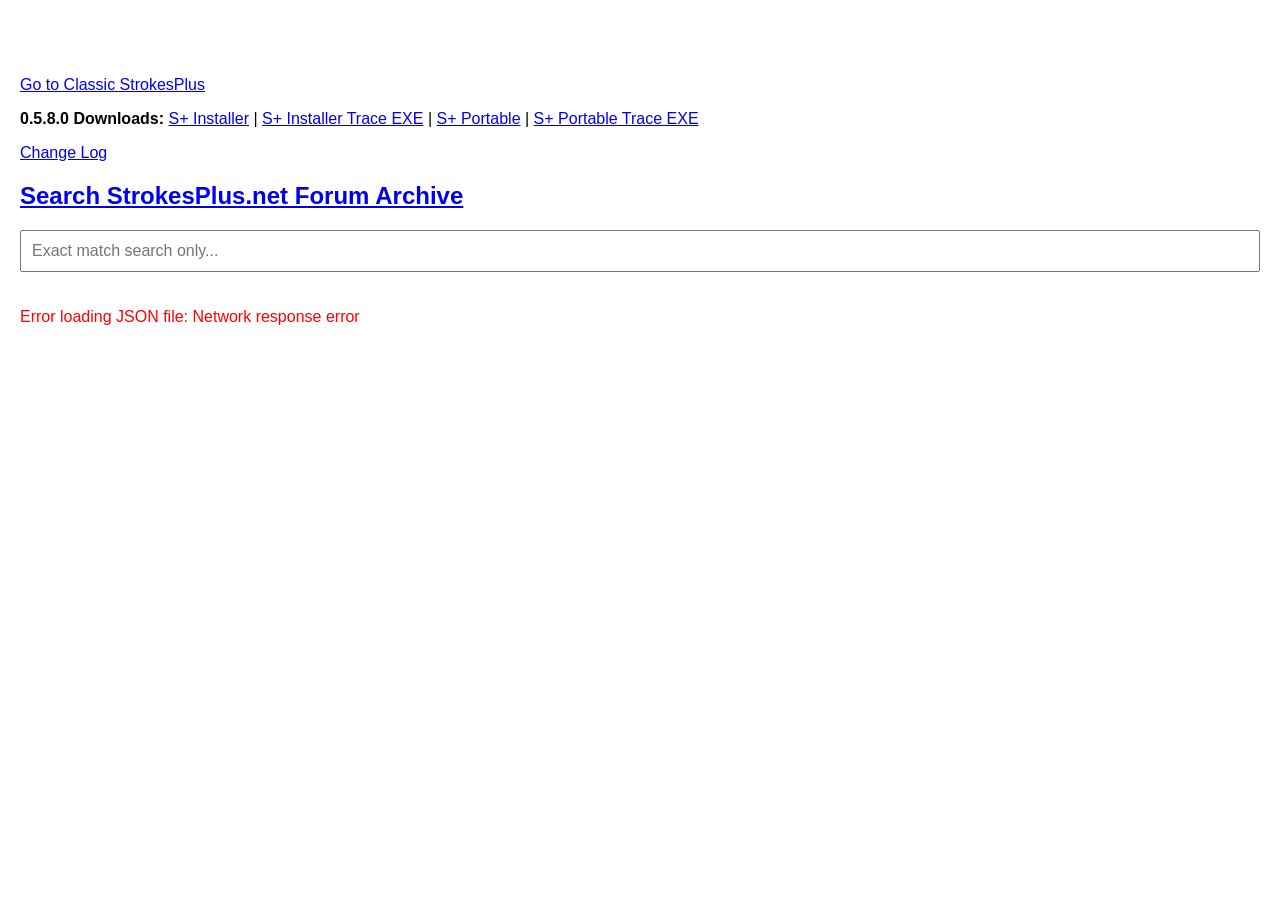
==== index.html @ a6389094 "Add files via upload" ====
<!DOCTYPE html>
<html lang="en">
<head>
    <meta charset="UTF-8">
    <meta name="viewport" content="width=device-width, initial-scale=1.0">
    <title>StrokesPlus.net - Forum Archive Search</title>
    <style>
        body { font-family: Arial, sans-serif; /*max-width: 600px;*/ margin: 40px auto; padding: 20px; }
        input { width: 100%; padding: 10px; margin-bottom: 20px; font-size: 16px; box-sizing: border-box; }
        .item { padding: 15px; border: 1px solid #ddd; margin-bottom: 10px; border-radius: 5px; background: #f9f9f9; }
        .item h3 { margin: 0 0 5px 0; color: #333; }
        .item p { margin: 0; color: #666; }
        .no-results { color: #999; font-style: italic; }
		::highlight(search-results) {
			  background-color: yellow;
			  color: black;
			}
		  #waitOverlay {
			position: fixed;
			top: 0; left: 0; width: 100vw; height: 100vh;
			background: rgba(255, 255, 255, 0.5); /* Semi-transparent background */
			z-index: 999999; /* Ensure it's on top of all elements */
			cursor: wait !important;
			display: flex;
			align-items: center;
			justify-content: center;
			opacity: 0;
			visibility: hidden;
			transition: opacity 0.2s ease, visibility 0.2s ease;
		  }

		  #waitOverlay.active {
			opacity: 1;
			visibility: visible;
		  }

		  /* Optional spinning animation */
		  .spinner {
			width: 50px; height: 50px;
			border: 5px solid #ccc;
			border-top-color: #007bff;
			border-radius: 50%;
			animation: spin 1s linear infinite;
		  }

		  @keyframes spin { to { transform: rotate(360deg); } }

		  body.is-waiting, body.is-waiting * {
			cursor: wait !important;
		  }			
    </style>
</head>
<body>
	<div id="waitOverlay" class="hidden">
	  <div class="spinner"></div>
	</div>	
	<p><a href="cindex.html">Go to Classic StrokesPlus</a></p>
	

	<p><b>0.5.8.0 Downloads:</b> <a href="/StrokesPlus.net_Setup_0.5.8.0.exe">S+ Installer</a> | <a href="/StrokesPlus.net_Setup_0.5.8.0_Trace.exe">S+ Installer Trace EXE</a>  |  <a href="/StrokesPlus.net_Portable_0.5.8.0.zip">S+ Portable</a>  |  <a href="/StrokesPlus.net_Portable_0.5.8.0_Trace.zip">S+ Portable Trace EXE</a></p>
	<p><a href="/ChangeLog.txt">Change Log</a></p>
    <h2><a href="/">Search StrokesPlus.net Forum Archive</a></h2>
    <!-- Search Box Component -->
    <input type="text" id="searchBox" placeholder="Exact match search only...">

    <!-- Display Container Component -->
    <div id="resultsContainer"></div>

    <script>
        let jsonData = [];
        const searchBox = document.getElementById('searchBox');
        const resultsContainer = document.getElementById('resultsContainer');

        // 1. Read the local JSON file
        async function loadData() {
            try {
                // Replace 'data.json' with your local JSON filename
                const response = await fetch('/data.json'); 
                if (!response.ok) throw new Error('Network response error');
                jsonData = await response.json();
				var topicId = new URLSearchParams(window.location.search).get('t');
				if(topicId == "null") topicId = "";
				var userName = new URLSearchParams(window.location.search).get('u');
				if(userName == "null") userName = "";
				if(parseInt(topicId) > 0)
				{
					const filteredData = jsonData.filter(item => {
						const topicMatch = item.TopicID ? item.TopicID == parseInt(topicId) : false;
						return topicMatch;
					});

					displayData(filteredData, null);				
				}
				else if(userName){
					const filteredData = jsonData.filter(item => {
						const topicMatch = item.TopicPostedBy ? item.TopicPostedBy == userName : false;
						const msgMatch = item.MessagePostedBy ? item.MessagePostedBy == userName : false;
						return topicMatch || msgMatch;
					});

					displayData(filteredData, null);						
				}
				else {
					displayForums();
				}
            } catch (error) {
                resultsContainer.innerHTML = `<p style="color:red;">Error loading JSON file: ${error.message}</p>`;
                console.error("Error fetching data:", error);
            }
        }

		function displayForums() {
			var forumName = new URLSearchParams(window.location.search).get('f');
			if(forumName == "null") forumName = "";
			const seenForums = new Set();
			const distinctForums = jsonData.filter(item => {
			  if (seenForums.has(`${item.Category}|||${item.Forum}`) || (forumName ?? item.Forum) != item.Forum) return false;
			  seenForums.add(`${item.Category}|||${item.Forum}`);
			  return true;
			});	

			if(forumName) {
				const seenTopics = new Set();
				const distinctTopics = jsonData.filter(item => {
				  if (seenTopics.has(item.TopicID) || (forumName ?? item.Forum) != item.Forum) return false;
				  seenTopics.add(item.TopicID);
				  return true;
				});				
			
				displayData(distinctTopics, null);	
			} else {
				resultsContainer.innerHTML = distinctForums.map(item => `
					<div class="item">
						<p><b><a href="/?f=${encodeURIComponent(item.Forum)}">${item.Category || 'No Category'} - ${item.Forum || 'No Forum'}</a></b></p>
					</div>
				`).join('');
			}
			
		}

        // 2. Display the data dynamically in the HTML DOM
        async function displayData(items, searchTerm) {
            if (items.length === 0) {
                resultsContainer.innerHTML = '<p class="no-results">No matches found.</p>';
                return;
            }
			showOverlay();
			await delay(20);
			
			var pageNumber = new URLSearchParams(window.location.search).get('p');
			if(pageNumber == "null") pageNumber = "";
			var pagedList;
			var previous = "";
			var next = "";
			
			if(items.length > 100){
				var page = parseInt(pageNumber)
				if(!pageNumber){
					page = 1;
				}
				var endIndex = ((page - 1) * 100) + 99;
				if(endIndex > items.length - 1) {
					endIndex = items.length - 1	;
				}
				pagedList = items.slice((page - 1) * 100, endIndex);
				
				var topicId = new URLSearchParams(window.location.search).get('t');
				var userName = new URLSearchParams(window.location.search).get('u');
				var forumName = new URLSearchParams(window.location.search).get('f');
				if(topicId == "null") topicId = "";
				if(userName == "null") userName = "";
				if(forumName == "null") forumName = "";
				
				if(page > 1) {
					previous = `<p><b><a href='/?t=${topicId}&u=${encodeURIComponent(userName)}&p=${page-1}&t=${topicId}&f=${encodeURIComponent(forumName)}'>Previous</a></b></p>`;
				}
				
				if(endIndex + 1 < items.length){
					next = `<p><b><a href='/?t=${topicId}&u=${encodeURIComponent(userName)}&p=${page+1}&f=${encodeURIComponent(forumName)}'>Next</a></b></p>`;
				}
				
			} else {
				pagedList = items;
			}
			
			var forumHeading = "";
			if(forumName) {
				if(pagedList.length >= 0) {
					forumHeading = `<div class="item"><p><b>${pagedList[0].Category || 'No Category'} - ${pagedList[0].Forum || 'No Forum'}</b></p></div>`			
				}
			}
			
			const formatter = new Intl.DateTimeFormat('en-US', {
			  dateStyle: 'medium',
			  timeStyle: 'short'
			});
			
            resultsContainer.innerHTML = forumHeading + previous + pagedList.map((item,index) => `
                <div class="item">
                    <h3 class="search"><a href='/?t=${item.TopicID}'>${item.Topic || 'No Title'}</a></h3>
					<p><b>${item.Category || 'No Category'} - ${item.Forum || 'No Forum'}</b></p>
					<p>Topic By: <a href='/?u=${encodeURIComponent(item.TopicPostedBy)}'><b>${item.TopicPostedBy}</b></a> on ${item.TopicPostedOn.replace('T',' ')} - Message By: <a href='/?u=${encodeURIComponent(item.MessagePostedBy)}'><b>${item.MessagePostedBy}</b></a> on ${item.MessagePostedOn.replace('T',' ')}</p>
					<hr />
					<p class="search">${item.Message || 'No Message'}</p>
                </div>
            `).join('') + next;
			
			if(pagedList.length != items.length){
				console.log(`show pager - pagedList.length: ${pagedList.length} - items.length: ${items.length}`);
			}
			
			if(searchTerm) {
				const searchString = searchTerm;

				// Find text ranges
				const treeWalker = document.createTreeWalker(
				  document.body, 
				  NodeFilter.SHOW_TEXT, 
				  {
					acceptNode: (node) => {
					  // Check if it's a div and has the required class
					  if (true
					    /*(node.parentNode.nodeName.toLowerCase() === 'p'
							||
							node.parentNode.nodeName.toLowerCase() === 'pre'
							||
							node.parentNode.nodeName.toLowerCase() === 'blockquote'
							||
							node.parentNode.nodeName.toLowerCase() === 'h3'
							) 
						&& node.parentNode.classList.contains("search")*/
						) {
						return NodeFilter.FILTER_ACCEPT;
					  }
					  return NodeFilter.FILTER_SKIP;
					}
				  }
				);				
				const ranges = [];
				let currentNode;

				while (currentNode = treeWalker.nextNode()) {
				  const index = currentNode.nodeValue.toLowerCase().indexOf(searchString.toLowerCase());
				  if (index >= 0) {
					const range = new Range();
					range.setStart(currentNode, index);
					range.setEnd(currentNode, index + searchString.length);
					ranges.push(range);
				  }
				}
				// Create highlight and apply
				const searchHighlight = new Highlight(...ranges);
				CSS.highlights.set("search-results", searchHighlight);			
			}
			//if (document.readyState === "loading") {
			//  document.addEventListener("DOMContentLoaded", hideOverlay);
			//} else {
			await delay(500);
			  hideOverlay();
			//}			
						
        }

        // 3. Search and filter logic
        searchBox.addEventListener('input', (e) => {
			clearTimeout(typingTimer);
			
			// Start a new countdown
			typingTimer = setTimeout(() => {
				var inputElement = document.querySelector('#searchBox');
				console.log("User stopped typing. Final value:", inputElement.value);
				
				const searchTerm = inputElement.value.toLowerCase();
				
				if(true /*searchTerm.indexOf(' ') == -1*/) {
				
					var forumName = new URLSearchParams(window.location.search).get('f');
					if(forumName == "null") forumName = "";
					const filteredData = jsonData.filter(item => {
						const topicMatch = item.Topic ? item.Topic.toLowerCase().includes(searchTerm) : false;
						const descMatch = item.Description ? item.Description.toLowerCase().includes(searchTerm) : false;
						const msgMatch = item.Message ? item.Message.toLowerCase().includes(searchTerm) : false;
						return (topicMatch || descMatch || msgMatch) && ((forumName ?? item.Forum) == item.Forum);
					});
					displayData(filteredData, searchTerm);
					
				} else {
					//This works well for an OR, but not great results, should be AND
					const searchTerms = searchTerm.split(" ");
					const filteredData = jsonData.filter(item => {
						const topicText = item.Topic.toLowerCase();
						const descText = item.Description.toLowerCase();
						const msgText = item.Message.toLowerCase();
						const topicMatch = item.Topic ? searchTerms.some(term => topicText.includes(term.toLowerCase())) : false;
						const descMatch = item.Description ? searchTerms.some(term => descText.includes(term.toLowerCase())) : false;
						const msgMatch = item.Message ? searchTerms.some(term => msgText.includes(term.toLowerCase())) : false;
						return topicMatch || descMatch || msgMatch;
					});				
					displayData(filteredData, searchTerm);
				}
				
				/*
				const regexString = searchTerm.split("").join(".*");
				const fuzzyRegex = new RegExp(regexString, "i");	
				
				const filteredData = jsonData.filter(item => {
					const topicMatch = item.Topic ? fuzzyRegex.test(item.Topic) : false;
					const descMatch = item.Description ? fuzzyRegex.test(item.Description) : false;
					const msgMatch = item.Message ? fuzzyRegex.test(item.Message) : false;
					return topicMatch || descMatch || msgMatch;
				});
				displayData(filteredData, searchTerm);
				*/
				

			}, doneTypingInterval);
        });

        // Initialize script
        loadData();
		
		let typingTimer;
		const doneTypingInterval = 1000; // Time in milliseconds (1.0 seconds)
		const delay = (ms) => new Promise(resolve => setTimeout(resolve, ms));
		
		const overlay = document.getElementById('waitOverlay');
		
		function showOverlay() {
		  overlay.classList.add('active');
		  document.body.classList.add('is-waiting');
		}

		function hideOverlay() {
		  overlay.classList.remove('active');
		  document.body.classList.remove('is-waiting');
		}		
		
    </script>


</body>
</html>
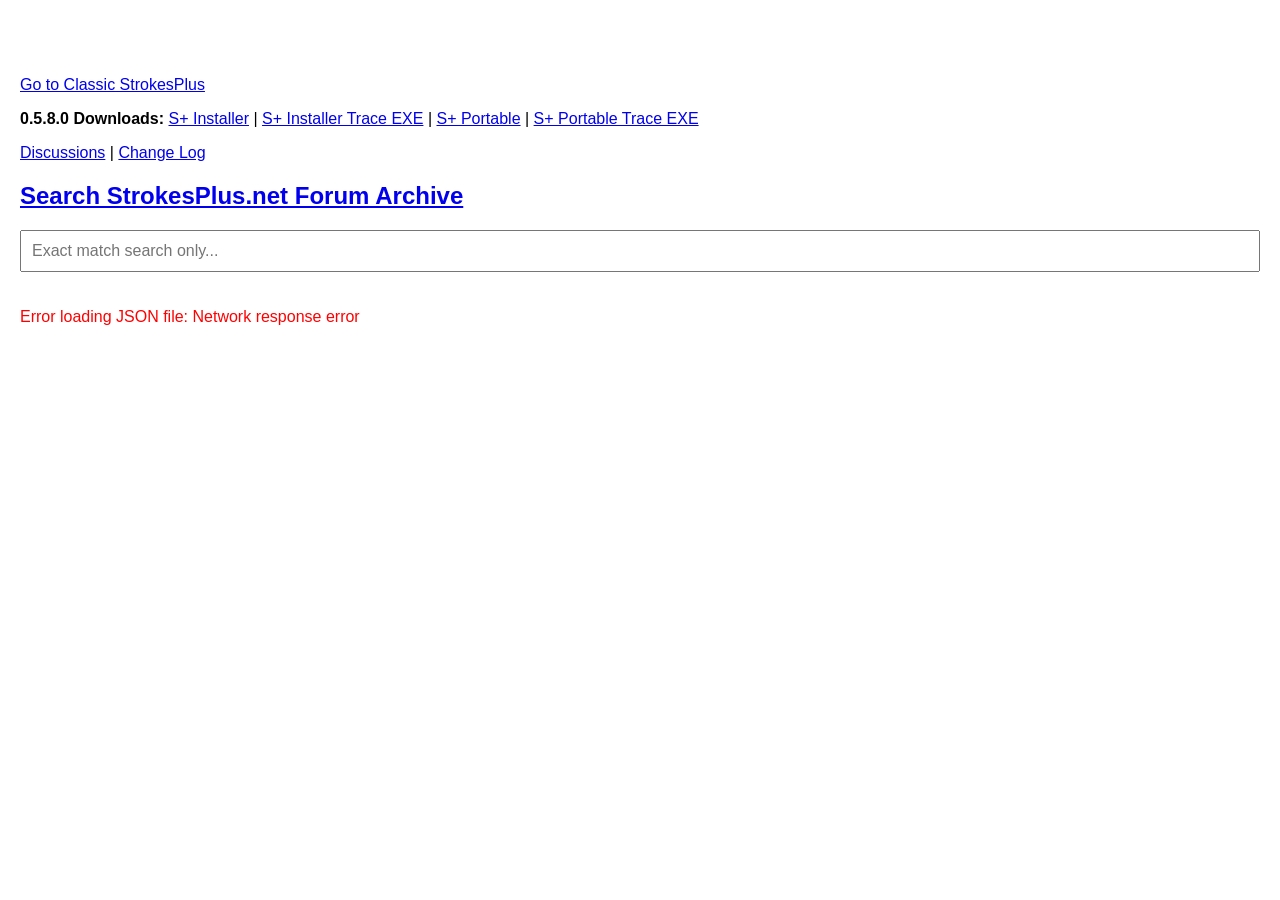
==== commit 28fca6bc: "Add files via upload" ====
--- a/index.html
+++ b/index.html
@@ -58,7 +58,7 @@
 	
 
 	<p><b>0.5.8.0 Downloads:</b> <a href="/StrokesPlus.net_Setup_0.5.8.0.exe">S+ Installer</a> | <a href="/StrokesPlus.net_Setup_0.5.8.0_Trace.exe">S+ Installer Trace EXE</a>  |  <a href="/StrokesPlus.net_Portable_0.5.8.0.zip">S+ Portable</a>  |  <a href="/StrokesPlus.net_Portable_0.5.8.0_Trace.zip">S+ Portable Trace EXE</a></p>
-	<p><a href="/ChangeLog.txt">Change Log</a></p>
+	<p><a href="https://github.com/roblarky/roblarky.github.io/discussions" target="_blank">Discussions</a>  |  <a href="/ChangeLog.txt" target="_blank">Change Log</a></p>
     <h2><a href="/">Search StrokesPlus.net Forum Archive</a></h2>
     <!-- Search Box Component -->
     <input type="text" id="searchBox" placeholder="Exact match search only...">
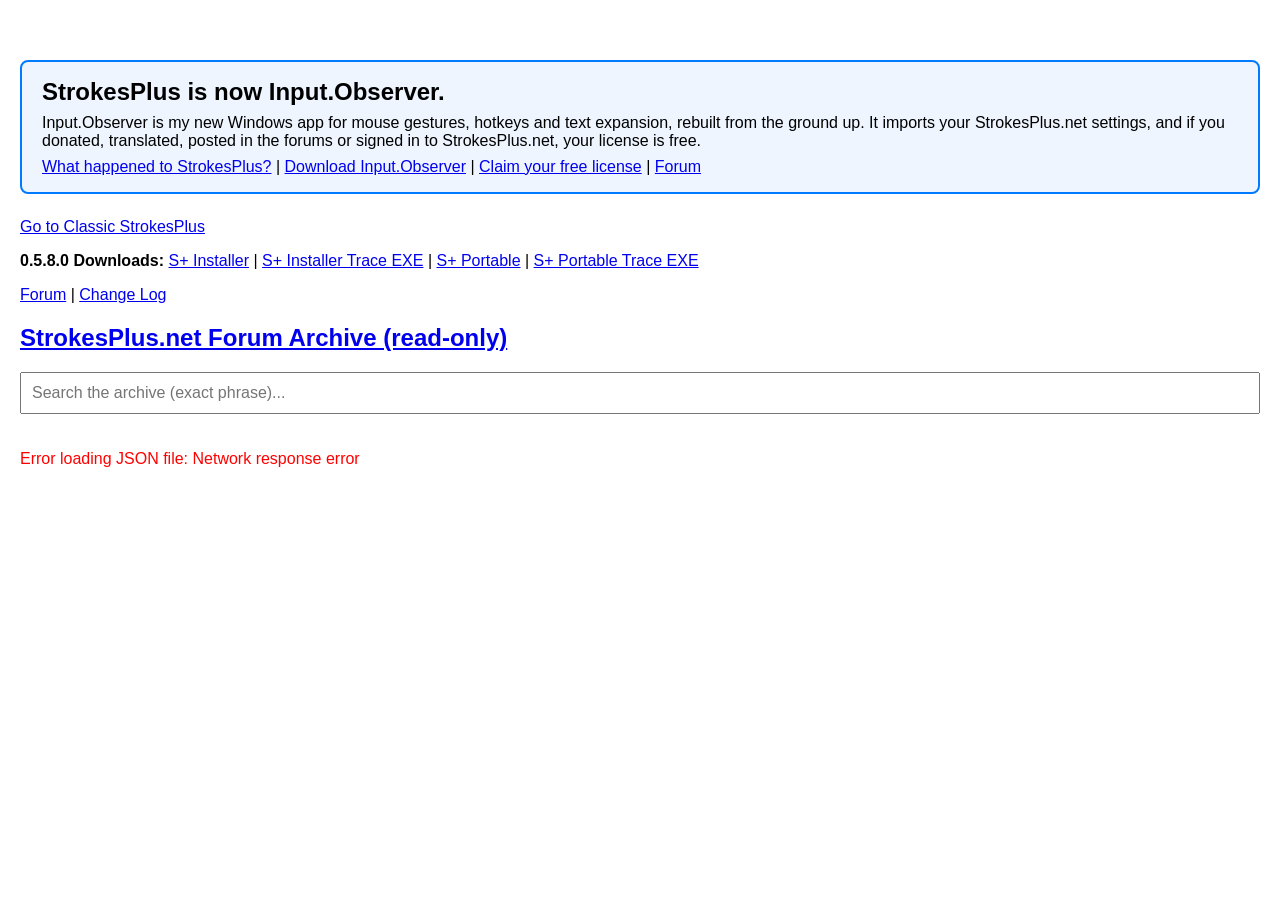
==== commit 2f3d89c3: "Point StrokesPlus users at Input.Observer; old forum links open the archive Co-Authored-By: Claude O" ====
--- a/index.html
+++ b/index.html
@@ -11,6 +11,10 @@
         .item h3 { margin: 0 0 5px 0; color: #333; }
         .item p { margin: 0; color: #666; }
         .no-results { color: #999; font-style: italic; }
+        .io-banner { padding: 16px 20px; margin-bottom: 24px; border: 2px solid #007bff; border-radius: 8px; background: #eef5ff; }
+        .io-banner h2 { margin: 0 0 8px 0; }
+        .io-banner p { margin: 0 0 8px 0; }
+        .io-banner p:last-child { margin-bottom: 0; }
 		::highlight(search-results) {
 			  background-color: yellow;
 			  color: black;
@@ -54,14 +58,19 @@
 	<div id="waitOverlay" class="hidden">
 	  <div class="spinner"></div>
 	</div>	
+	<div class="io-banner">
+		<h2>StrokesPlus is now Input.Observer.</h2>
+		<p>Input.Observer is my new Windows app for mouse gestures, hotkeys and text expansion, rebuilt from the ground up. It imports your StrokesPlus.net settings, and if you donated, translated, posted in the forums or signed in to StrokesPlus.net, your license is free.</p>
+		<p><a href="https://input.observer/strokesplus-story">What happened to StrokesPlus?</a>  |  <a href="https://input.observer/download">Download Input.Observer</a>  |  <a href="https://input.observer/pricing">Claim your free license</a>  |  <a href="https://input.observer/forum">Forum</a></p>
+	</div>
 	<p><a href="cindex.html">Go to Classic StrokesPlus</a></p>
-	
+
 
 	<p><b>0.5.8.0 Downloads:</b> <a href="/StrokesPlus.net_Setup_0.5.8.0.exe">S+ Installer</a> | <a href="/StrokesPlus.net_Setup_0.5.8.0_Trace.exe">S+ Installer Trace EXE</a>  |  <a href="/StrokesPlus.net_Portable_0.5.8.0.zip">S+ Portable</a>  |  <a href="/StrokesPlus.net_Portable_0.5.8.0_Trace.zip">S+ Portable Trace EXE</a></p>
-	<p><a href="https://github.com/roblarky/roblarky.github.io/discussions" target="_blank">Discussions</a>  |  <a href="/ChangeLog.txt" target="_blank">Change Log</a></p>
-    <h2><a href="/">Search StrokesPlus.net Forum Archive</a></h2>
+	<p><a href="https://input.observer/forum" target="_blank">Forum</a>  |  <a href="/ChangeLog.txt" target="_blank">Change Log</a></p>
+    <h2><a href="/">StrokesPlus.net Forum Archive (read-only)</a></h2>
     <!-- Search Box Component -->
-    <input type="text" id="searchBox" placeholder="Exact match search only...">
+    <input type="text" id="searchBox" aria-label="Search the archive" placeholder="Search the archive (exact phrase)...">
 
     <!-- Display Container Component -->
     <div id="resultsContainer"></div>
@@ -201,7 +210,7 @@
 					<p><b>${item.Category || 'No Category'} - ${item.Forum || 'No Forum'}</b></p>
 					<p>Topic By: <a href='/?u=${encodeURIComponent(item.TopicPostedBy)}'><b>${item.TopicPostedBy}</b></a> on ${item.TopicPostedOn.replace('T',' ')} - Message By: <a href='/?u=${encodeURIComponent(item.MessagePostedBy)}'><b>${item.MessagePostedBy}</b></a> on ${item.MessagePostedOn.replace('T',' ')}</p>
 					<hr />
-					<p class="search">${item.Message || 'No Message'}</p>
+					<p class="search">${archiveLinks(item.Message) || 'No Message'}</p>
                 </div>
             `).join('') + next;
 			
@@ -323,6 +332,15 @@
 		const doneTypingInterval = 1000; // Time in milliseconds (1.0 seconds)
 		const delay = (ms) => new Promise(resolve => setTimeout(resolve, ms));
 		
+		// Links to topics on the old forums point at the same topic in this archive (the topic IDs match).
+		function archiveLinks(html) {
+			if (!html) return html;
+			return html
+				.replace(/(?:https?:\/\/)?(?:www\.)?strokesplus\.com\/forum\/topic\.asp\?(?:[^'"\s<]*?&)?TOPIC_ID=(\d+)[^'"\s<]*/gi, '/cindex.html?t=$1')
+				.replace(/https?:\/\/(?:www\.)?strokesplus\.com\/forum\/topic\/(\d+)(?:\/[\w-]*)?/gi, '/cindex.html?t=$1')
+				.replace(/https?:\/\/forum\.strokesplus\.net\/posts\/t(\d+)(?:-[\w-]*)?/gi, '/?t=$1');
+		}
+
 		const overlay = document.getElementById('waitOverlay');
 		
 		function showOverlay() {
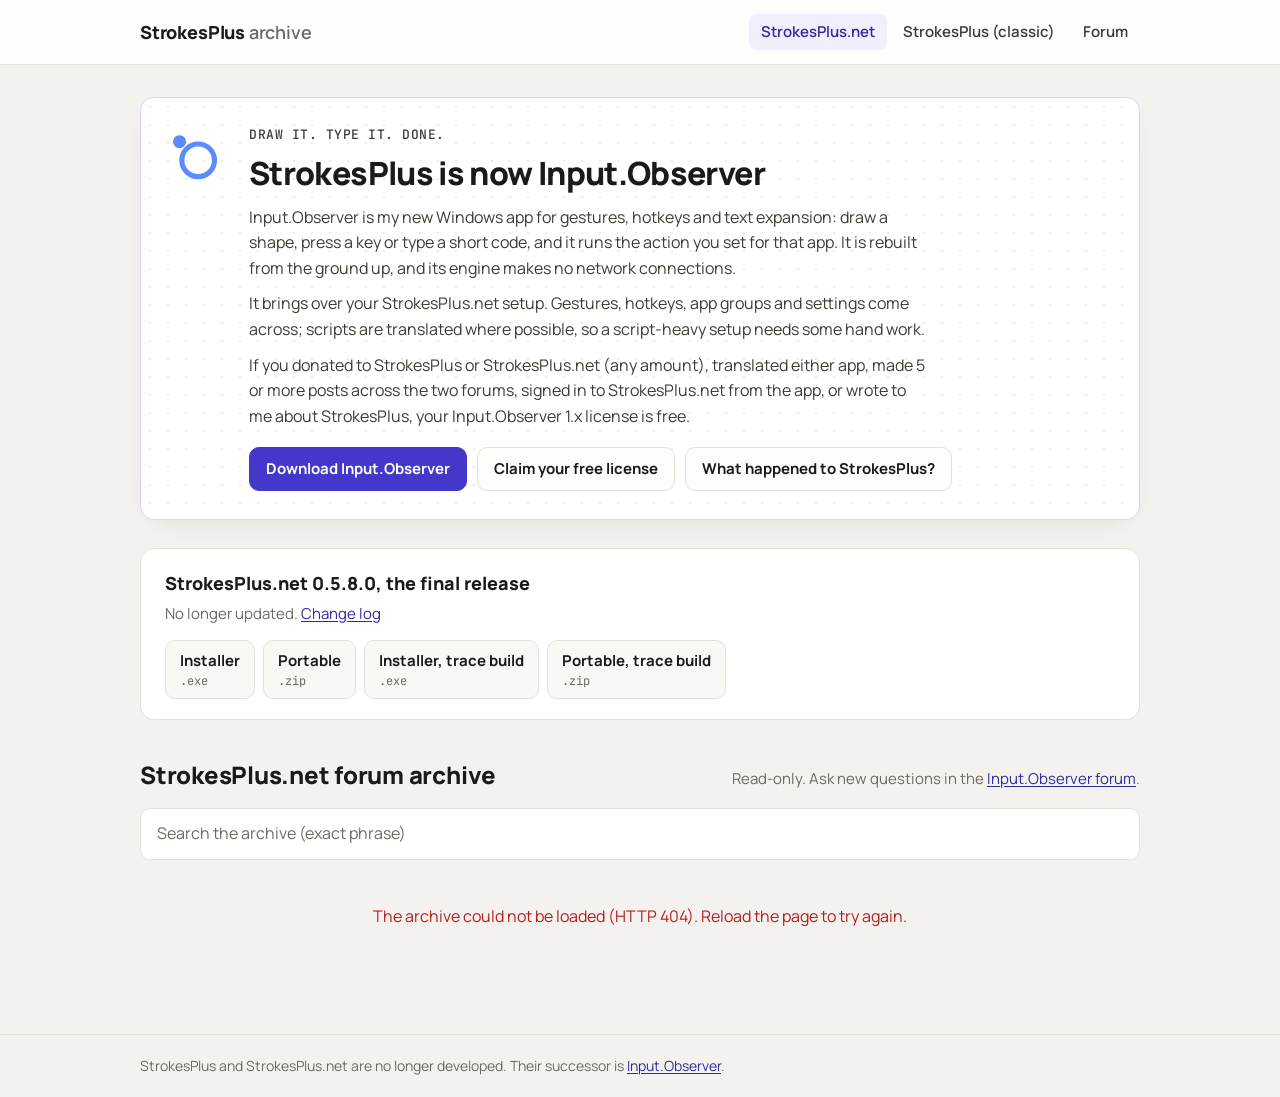
==== commit 4996e389: "Restyle both archive pages in the Input.Observer look; banner copy follows the brand rules - Shared " ====
--- a/index.html
+++ b/index.html
@@ -1,360 +1,69 @@
-<!DOCTYPE html>
-<html lang="en">
-<head>
-    <meta charset="UTF-8">
-    <meta name="viewport" content="width=device-width, initial-scale=1.0">
-    <title>StrokesPlus.net - Forum Archive Search</title>
-    <style>
-        body { font-family: Arial, sans-serif; /*max-width: 600px;*/ margin: 40px auto; padding: 20px; }
-        input { width: 100%; padding: 10px; margin-bottom: 20px; font-size: 16px; box-sizing: border-box; }
-        .item { padding: 15px; border: 1px solid #ddd; margin-bottom: 10px; border-radius: 5px; background: #f9f9f9; }
-        .item h3 { margin: 0 0 5px 0; color: #333; }
-        .item p { margin: 0; color: #666; }
-        .no-results { color: #999; font-style: italic; }
-        .io-banner { padding: 16px 20px; margin-bottom: 24px; border: 2px solid #007bff; border-radius: 8px; background: #eef5ff; }
-        .io-banner h2 { margin: 0 0 8px 0; }
-        .io-banner p { margin: 0 0 8px 0; }
-        .io-banner p:last-child { margin-bottom: 0; }
-		::highlight(search-results) {
-			  background-color: yellow;
-			  color: black;
-			}
-		  #waitOverlay {
-			position: fixed;
-			top: 0; left: 0; width: 100vw; height: 100vh;
-			background: rgba(255, 255, 255, 0.5); /* Semi-transparent background */
-			z-index: 999999; /* Ensure it's on top of all elements */
-			cursor: wait !important;
-			display: flex;
-			align-items: center;
-			justify-content: center;
-			opacity: 0;
-			visibility: hidden;
-			transition: opacity 0.2s ease, visibility 0.2s ease;
-		  }
-
-		  #waitOverlay.active {
-			opacity: 1;
-			visibility: visible;
-		  }
-
-		  /* Optional spinning animation */
-		  .spinner {
-			width: 50px; height: 50px;
-			border: 5px solid #ccc;
-			border-top-color: #007bff;
-			border-radius: 50%;
-			animation: spin 1s linear infinite;
-		  }
-
-		  @keyframes spin { to { transform: rotate(360deg); } }
-
-		  body.is-waiting, body.is-waiting * {
-			cursor: wait !important;
-		  }			
-    </style>
-</head>
-<body>
-	<div id="waitOverlay" class="hidden">
-	  <div class="spinner"></div>
-	</div>	
-	<div class="io-banner">
-		<h2>StrokesPlus is now Input.Observer.</h2>
-		<p>Input.Observer is my new Windows app for mouse gestures, hotkeys and text expansion, rebuilt from the ground up. It imports your StrokesPlus.net settings, and if you donated, translated, posted in the forums or signed in to StrokesPlus.net, your license is free.</p>
-		<p><a href="https://input.observer/strokesplus-story">What happened to StrokesPlus?</a>  |  <a href="https://input.observer/download">Download Input.Observer</a>  |  <a href="https://input.observer/pricing">Claim your free license</a>  |  <a href="https://input.observer/forum">Forum</a></p>
-	</div>
-	<p><a href="cindex.html">Go to Classic StrokesPlus</a></p>
-
-
-	<p><b>0.5.8.0 Downloads:</b> <a href="/StrokesPlus.net_Setup_0.5.8.0.exe">S+ Installer</a> | <a href="/StrokesPlus.net_Setup_0.5.8.0_Trace.exe">S+ Installer Trace EXE</a>  |  <a href="/StrokesPlus.net_Portable_0.5.8.0.zip">S+ Portable</a>  |  <a href="/StrokesPlus.net_Portable_0.5.8.0_Trace.zip">S+ Portable Trace EXE</a></p>
-	<p><a href="https://input.observer/forum" target="_blank">Forum</a>  |  <a href="/ChangeLog.txt" target="_blank">Change Log</a></p>
-    <h2><a href="/">StrokesPlus.net Forum Archive (read-only)</a></h2>
-    <!-- Search Box Component -->
-    <input type="text" id="searchBox" aria-label="Search the archive" placeholder="Search the archive (exact phrase)...">
-
-    <!-- Display Container Component -->
-    <div id="resultsContainer"></div>
-
-    <script>
-        let jsonData = [];
-        const searchBox = document.getElementById('searchBox');
-        const resultsContainer = document.getElementById('resultsContainer');
-
-        // 1. Read the local JSON file
-        async function loadData() {
-            try {
-                // Replace 'data.json' with your local JSON filename
-                const response = await fetch('/data.json'); 
-                if (!response.ok) throw new Error('Network response error');
-                jsonData = await response.json();
-				var topicId = new URLSearchParams(window.location.search).get('t');
-				if(topicId == "null") topicId = "";
-				var userName = new URLSearchParams(window.location.search).get('u');
-				if(userName == "null") userName = "";
-				if(parseInt(topicId) > 0)
-				{
-					const filteredData = jsonData.filter(item => {
-						const topicMatch = item.TopicID ? item.TopicID == parseInt(topicId) : false;
-						return topicMatch;
-					});
-
-					displayData(filteredData, null);				
-				}
-				else if(userName){
-					const filteredData = jsonData.filter(item => {
-						const topicMatch = item.TopicPostedBy ? item.TopicPostedBy == userName : false;
-						const msgMatch = item.MessagePostedBy ? item.MessagePostedBy == userName : false;
-						return topicMatch || msgMatch;
-					});
-
-					displayData(filteredData, null);						
-				}
-				else {
-					displayForums();
-				}
-            } catch (error) {
-                resultsContainer.innerHTML = `<p style="color:red;">Error loading JSON file: ${error.message}</p>`;
-                console.error("Error fetching data:", error);
-            }
-        }
-
-		function displayForums() {
-			var forumName = new URLSearchParams(window.location.search).get('f');
-			if(forumName == "null") forumName = "";
-			const seenForums = new Set();
-			const distinctForums = jsonData.filter(item => {
-			  if (seenForums.has(`${item.Category}|||${item.Forum}`) || (forumName ?? item.Forum) != item.Forum) return false;
-			  seenForums.add(`${item.Category}|||${item.Forum}`);
-			  return true;
-			});	
-
-			if(forumName) {
-				const seenTopics = new Set();
-				const distinctTopics = jsonData.filter(item => {
-				  if (seenTopics.has(item.TopicID) || (forumName ?? item.Forum) != item.Forum) return false;
-				  seenTopics.add(item.TopicID);
-				  return true;
-				});				
-			
-				displayData(distinctTopics, null);	
-			} else {
-				resultsContainer.innerHTML = distinctForums.map(item => `
-					<div class="item">
-						<p><b><a href="/?f=${encodeURIComponent(item.Forum)}">${item.Category || 'No Category'} - ${item.Forum || 'No Forum'}</a></b></p>
-					</div>
-				`).join('');
-			}
-			
-		}
-
-        // 2. Display the data dynamically in the HTML DOM
-        async function displayData(items, searchTerm) {
-            if (items.length === 0) {
-                resultsContainer.innerHTML = '<p class="no-results">No matches found.</p>';
-                return;
-            }
-			showOverlay();
-			await delay(20);
-			
-			var pageNumber = new URLSearchParams(window.location.search).get('p');
-			if(pageNumber == "null") pageNumber = "";
-			var pagedList;
-			var previous = "";
-			var next = "";
-			
-			if(items.length > 100){
-				var page = parseInt(pageNumber)
-				if(!pageNumber){
-					page = 1;
-				}
-				var endIndex = ((page - 1) * 100) + 99;
-				if(endIndex > items.length - 1) {
-					endIndex = items.length - 1	;
-				}
-				pagedList = items.slice((page - 1) * 100, endIndex);
-				
-				var topicId = new URLSearchParams(window.location.search).get('t');
-				var userName = new URLSearchParams(window.location.search).get('u');
-				var forumName = new URLSearchParams(window.location.search).get('f');
-				if(topicId == "null") topicId = "";
-				if(userName == "null") userName = "";
-				if(forumName == "null") forumName = "";
-				
-				if(page > 1) {
-					previous = `<p><b><a href='/?t=${topicId}&u=${encodeURIComponent(userName)}&p=${page-1}&t=${topicId}&f=${encodeURIComponent(forumName)}'>Previous</a></b></p>`;
-				}
-				
-				if(endIndex + 1 < items.length){
-					next = `<p><b><a href='/?t=${topicId}&u=${encodeURIComponent(userName)}&p=${page+1}&f=${encodeURIComponent(forumName)}'>Next</a></b></p>`;
-				}
-				
-			} else {
-				pagedList = items;
-			}
-			
-			var forumHeading = "";
-			if(forumName) {
-				if(pagedList.length >= 0) {
-					forumHeading = `<div class="item"><p><b>${pagedList[0].Category || 'No Category'} - ${pagedList[0].Forum || 'No Forum'}</b></p></div>`			
-				}
-			}
-			
-			const formatter = new Intl.DateTimeFormat('en-US', {
-			  dateStyle: 'medium',
-			  timeStyle: 'short'
-			});
-			
-            resultsContainer.innerHTML = forumHeading + previous + pagedList.map((item,index) => `
-                <div class="item">
-                    <h3 class="search"><a href='/?t=${item.TopicID}'>${item.Topic || 'No Title'}</a></h3>
-					<p><b>${item.Category || 'No Category'} - ${item.Forum || 'No Forum'}</b></p>
-					<p>Topic By: <a href='/?u=${encodeURIComponent(item.TopicPostedBy)}'><b>${item.TopicPostedBy}</b></a> on ${item.TopicPostedOn.replace('T',' ')} - Message By: <a href='/?u=${encodeURIComponent(item.MessagePostedBy)}'><b>${item.MessagePostedBy}</b></a> on ${item.MessagePostedOn.replace('T',' ')}</p>
-					<hr />
-					<p class="search">${archiveLinks(item.Message) || 'No Message'}</p>
-                </div>
-            `).join('') + next;
-			
-			if(pagedList.length != items.length){
-				console.log(`show pager - pagedList.length: ${pagedList.length} - items.length: ${items.length}`);
-			}
-			
-			if(searchTerm) {
-				const searchString = searchTerm;
-
-				// Find text ranges
-				const treeWalker = document.createTreeWalker(
-				  document.body, 
-				  NodeFilter.SHOW_TEXT, 
-				  {
-					acceptNode: (node) => {
-					  // Check if it's a div and has the required class
-					  if (true
-					    /*(node.parentNode.nodeName.toLowerCase() === 'p'
-							||
-							node.parentNode.nodeName.toLowerCase() === 'pre'
-							||
-							node.parentNode.nodeName.toLowerCase() === 'blockquote'
-							||
-							node.parentNode.nodeName.toLowerCase() === 'h3'
-							) 
-						&& node.parentNode.classList.contains("search")*/
-						) {
-						return NodeFilter.FILTER_ACCEPT;
-					  }
-					  return NodeFilter.FILTER_SKIP;
-					}
-				  }
-				);				
-				const ranges = [];
-				let currentNode;
-
-				while (currentNode = treeWalker.nextNode()) {
-				  const index = currentNode.nodeValue.toLowerCase().indexOf(searchString.toLowerCase());
-				  if (index >= 0) {
-					const range = new Range();
-					range.setStart(currentNode, index);
-					range.setEnd(currentNode, index + searchString.length);
-					ranges.push(range);
-				  }
-				}
-				// Create highlight and apply
-				const searchHighlight = new Highlight(...ranges);
-				CSS.highlights.set("search-results", searchHighlight);			
-			}
-			//if (document.readyState === "loading") {
-			//  document.addEventListener("DOMContentLoaded", hideOverlay);
-			//} else {
-			await delay(500);
-			  hideOverlay();
-			//}			
-						
-        }
-
-        // 3. Search and filter logic
-        searchBox.addEventListener('input', (e) => {
-			clearTimeout(typingTimer);
-			
-			// Start a new countdown
-			typingTimer = setTimeout(() => {
-				var inputElement = document.querySelector('#searchBox');
-				console.log("User stopped typing. Final value:", inputElement.value);
-				
-				const searchTerm = inputElement.value.toLowerCase();
-				
-				if(true /*searchTerm.indexOf(' ') == -1*/) {
-				
-					var forumName = new URLSearchParams(window.location.search).get('f');
-					if(forumName == "null") forumName = "";
-					const filteredData = jsonData.filter(item => {
-						const topicMatch = item.Topic ? item.Topic.toLowerCase().includes(searchTerm) : false;
-						const descMatch = item.Description ? item.Description.toLowerCase().includes(searchTerm) : false;
-						const msgMatch = item.Message ? item.Message.toLowerCase().includes(searchTerm) : false;
-						return (topicMatch || descMatch || msgMatch) && ((forumName ?? item.Forum) == item.Forum);
-					});
-					displayData(filteredData, searchTerm);
-					
-				} else {
-					//This works well for an OR, but not great results, should be AND
-					const searchTerms = searchTerm.split(" ");
-					const filteredData = jsonData.filter(item => {
-						const topicText = item.Topic.toLowerCase();
-						const descText = item.Description.toLowerCase();
-						const msgText = item.Message.toLowerCase();
-						const topicMatch = item.Topic ? searchTerms.some(term => topicText.includes(term.toLowerCase())) : false;
-						const descMatch = item.Description ? searchTerms.some(term => descText.includes(term.toLowerCase())) : false;
-						const msgMatch = item.Message ? searchTerms.some(term => msgText.includes(term.toLowerCase())) : false;
-						return topicMatch || descMatch || msgMatch;
-					});				
-					displayData(filteredData, searchTerm);
-				}
-				
-				/*
-				const regexString = searchTerm.split("").join(".*");
-				const fuzzyRegex = new RegExp(regexString, "i");	
-				
-				const filteredData = jsonData.filter(item => {
-					const topicMatch = item.Topic ? fuzzyRegex.test(item.Topic) : false;
-					const descMatch = item.Description ? fuzzyRegex.test(item.Description) : false;
-					const msgMatch = item.Message ? fuzzyRegex.test(item.Message) : false;
-					return topicMatch || descMatch || msgMatch;
-				});
-				displayData(filteredData, searchTerm);
-				*/
-				
-
-			}, doneTypingInterval);
-        });
-
-        // Initialize script
-        loadData();
-		
-		let typingTimer;
-		const doneTypingInterval = 1000; // Time in milliseconds (1.0 seconds)
-		const delay = (ms) => new Promise(resolve => setTimeout(resolve, ms));
-		
-		// Links to topics on the old forums point at the same topic in this archive (the topic IDs match).
-		function archiveLinks(html) {
-			if (!html) return html;
-			return html
-				.replace(/(?:https?:\/\/)?(?:www\.)?strokesplus\.com\/forum\/topic\.asp\?(?:[^'"\s<]*?&)?TOPIC_ID=(\d+)[^'"\s<]*/gi, '/cindex.html?t=$1')
-				.replace(/https?:\/\/(?:www\.)?strokesplus\.com\/forum\/topic\/(\d+)(?:\/[\w-]*)?/gi, '/cindex.html?t=$1')
-				.replace(/https?:\/\/forum\.strokesplus\.net\/posts\/t(\d+)(?:-[\w-]*)?/gi, '/?t=$1');
-		}
-
-		const overlay = document.getElementById('waitOverlay');
-		
-		function showOverlay() {
-		  overlay.classList.add('active');
-		  document.body.classList.add('is-waiting');
-		}
-
-		function hideOverlay() {
-		  overlay.classList.remove('active');
-		  document.body.classList.remove('is-waiting');
-		}		
-		
-    </script>
-
-
-</body>
-</html>+<!DOCTYPE html>
+<html lang="en">
+<head>
+	<meta charset="UTF-8">
+	<meta name="viewport" content="width=device-width, initial-scale=1.0">
+	<title>StrokesPlus.net mouse gestures: forum archive and downloads</title>
+	<meta name="description" content="Read-only archive of the StrokesPlus.net forum and the final StrokesPlus.net download. StrokesPlus is now Input.Observer: gestures, hotkeys and text expansion for Windows.">
+	<link rel="preload" href="/assets/fonts/manrope-latin-wght-normal.woff2" as="font" type="font/woff2" crossorigin>
+	<link rel="stylesheet" href="/assets/site.css">
+</head>
+<body data-json="/data.json" data-base="/">
+	<div id="waitOverlay" aria-hidden="true"><div class="spinner"></div></div>
+
+	<header class="site-header">
+		<div class="wrap">
+			<a class="brand" href="/">StrokesPlus <span>archive</span></a>
+			<nav class="site-nav" aria-label="Archive">
+				<a href="/" aria-current="page">StrokesPlus.net</a>
+				<a href="/cindex.html">StrokesPlus (classic)</a>
+				<a href="https://input.observer/forum">Forum</a>
+			</nav>
+		</div>
+	</header>
+
+	<main class="wrap">
+		<section class="io-banner" aria-labelledby="io-banner-title">
+			<img class="io-banner-logo" src="/assets/orbit.svg" alt="" width="56" height="56">
+			<div>
+				<p class="io-kicker">Draw it. Type it. Done.</p>
+				<h2 id="io-banner-title">StrokesPlus is now Input.Observer</h2>
+				<p>Input.Observer is my new Windows app for gestures, hotkeys and text expansion: draw a shape, press a key or type a short code, and it runs the action you set for that app. It is rebuilt from the ground up, and its engine makes no network connections.</p>
+				<p>It brings over your StrokesPlus.net setup. Gestures, hotkeys, app groups and settings come across; scripts are translated where possible, so a script-heavy setup needs some hand work.</p>
+				<p>If you donated to StrokesPlus or StrokesPlus.net (any amount), translated either app, made 5 or more posts across the two forums, signed in to StrokesPlus.net from the app, or wrote to me about StrokesPlus, your Input.Observer 1.x license is free.</p>
+				<div class="io-actions">
+					<a class="button button-primary" href="https://input.observer/download">Download Input.Observer</a>
+					<a class="button" href="https://input.observer/pricing">Claim your free license</a>
+					<a class="button" href="https://input.observer/strokesplus-story">What happened to StrokesPlus?</a>
+				</div>
+			</div>
+		</section>
+
+		<section class="panel" aria-labelledby="downloads-title">
+			<h2 id="downloads-title">StrokesPlus.net 0.5.8.0, the final release</h2>
+			<p class="panel-note">No longer updated. <a href="/ChangeLog.txt">Change log</a></p>
+			<ul class="downloads">
+				<li><a href="/StrokesPlus.net_Setup_0.5.8.0.exe">Installer <small>.exe</small></a></li>
+				<li><a href="/StrokesPlus.net_Portable_0.5.8.0.zip">Portable <small>.zip</small></a></li>
+				<li><a href="/StrokesPlus.net_Setup_0.5.8.0_Trace.exe">Installer, trace build <small>.exe</small></a></li>
+				<li><a href="/StrokesPlus.net_Portable_0.5.8.0_Trace.zip">Portable, trace build <small>.zip</small></a></li>
+			</ul>
+		</section>
+
+		<section aria-labelledby="archive-title">
+			<div class="archive-head">
+				<h2 id="archive-title"><a href="/">StrokesPlus.net forum archive</a></h2>
+				<p>Read-only. Ask new questions in the <a href="https://input.observer/forum">Input.Observer forum</a>.</p>
+			</div>
+			<input type="search" id="searchBox" class="search" aria-label="Search the archive" placeholder="Search the archive (exact phrase)">
+			<div id="resultsContainer" aria-live="polite"></div>
+		</section>
+	</main>
+
+	<footer class="site-footer">
+		<div class="wrap">StrokesPlus and StrokesPlus.net are no longer developed. Their successor is <a href="https://input.observer">Input.Observer</a>.</div>
+	</footer>
+
+	<script src="/assets/archive.js"></script>
+</body>
+</html>
--- a/assets/site.css
+++ b/assets/site.css
@@ -0,0 +1,383 @@
+/* Input.Observer visual identity: palette copied from the app's Theme.Colors.Light/Dark.xaml (the
+   input.observer site's --io-* tokens), Manrope and JetBrains Mono self-hosted (OFL, see fonts/). */
+
+@font-face {
+  font-family: 'Manrope';
+  font-style: normal;
+  font-weight: 200 800;
+  font-display: swap;
+  src: url('fonts/manrope-latin-wght-normal.woff2') format('woff2-variations');
+}
+
+@font-face {
+  font-family: 'JetBrains Mono';
+  font-style: normal;
+  font-weight: 100 800;
+  font-display: swap;
+  src: url('fonts/jetbrains-mono-latin-wght-normal.woff2') format('woff2-variations');
+}
+
+:root {
+  color-scheme: light dark;
+  --io-bg: #f4f2ef;
+  --io-bg-raised: #fffdfb;
+  --io-surface: #ffffff;
+  --io-surface-muted: #faf8f5;
+  --io-border: #e5e0d8;
+  --io-border-subtle: #ede9e3;
+  --io-text: #1c1a17;
+  --io-text-secondary: #3f3a33;
+  --io-text-muted: #6e6962;
+  --io-accent: #4338ca;
+  --io-accent-text: #312aa0;
+  --io-accent-bg: #f1effc;
+  --io-accent-border: #d9d4f7;
+  --io-on-accent: #ffffff;
+  --io-warn-bg: #fef3c7;
+  --io-warn-text: #78350f;
+  --io-danger-text: #b91c1c;
+  --io-logo: #5b8cff;
+  --io-trail: #2c7be5;
+  --io-grid: rgba(28, 26, 23, 0.09);
+  --io-shadow: rgba(40, 30, 10, 0.18);
+  --io-radius-sm: 8px;
+  --io-radius: 10px;
+  --io-radius-lg: 14px;
+  --font-body: 'Manrope', system-ui, -apple-system, 'Segoe UI', sans-serif;
+  --font-mono: 'JetBrains Mono', ui-monospace, Consolas, monospace;
+}
+
+@media (prefers-color-scheme: dark) {
+  :root {
+    --io-bg: #17161a;
+    --io-bg-raised: #1c1b20;
+    --io-surface: #1e1d22;
+    --io-surface-muted: #1c1b20;
+    --io-border: #2e2c33;
+    --io-border-subtle: #26252b;
+    --io-text: #eceae6;
+    --io-text-secondary: #cfcbc4;
+    --io-text-muted: #a8a39a;
+    --io-accent: #8b85f5;
+    --io-accent-text: #cfc9ff;
+    --io-accent-bg: #312b6b;
+    --io-accent-border: #4a4396;
+    --io-on-accent: #17161a;
+    --io-warn-bg: #5c450f;
+    --io-warn-text: #fde68a;
+    --io-danger-text: #f87171;
+    --io-trail: #4c93f5;
+    --io-grid: rgba(236, 234, 230, 0.07);
+    --io-shadow: rgba(0, 0, 0, 0.6);
+  }
+}
+
+*, *::before, *::after { box-sizing: border-box; }
+
+html { -webkit-text-size-adjust: 100%; }
+
+body {
+  margin: 0;
+  background: var(--io-bg);
+  color: var(--io-text);
+  font: 400 16px/1.6 var(--font-body);
+}
+
+a { color: var(--io-accent-text); text-underline-offset: 2px; }
+a:hover { color: var(--io-text); }
+
+:focus-visible { outline: 2px solid var(--io-accent); outline-offset: 2px; border-radius: 4px; }
+
+.wrap { max-width: 1040px; margin: 0 auto; padding-inline: 20px; }
+
+/* Header */
+
+.site-header {
+  background: var(--io-bg-raised);
+  border-block-end: 1px solid var(--io-border);
+}
+
+.site-header .wrap {
+  display: flex;
+  flex-wrap: wrap;
+  align-items: center;
+  justify-content: space-between;
+  gap: 12px 24px;
+  padding-block: 14px;
+}
+
+.brand {
+  font-weight: 800;
+  font-size: 1.125rem;
+  letter-spacing: -0.01em;
+  color: var(--io-text);
+  text-decoration: none;
+}
+
+.brand span { color: var(--io-text-muted); font-weight: 600; }
+
+.site-nav { display: flex; flex-wrap: wrap; gap: 4px; }
+
+.site-nav a {
+  padding: 6px 12px;
+  border-radius: var(--io-radius-sm);
+  color: var(--io-text-secondary);
+  font-weight: 600;
+  font-size: 0.9375rem;
+  text-decoration: none;
+}
+
+.site-nav a:hover { background: var(--io-border-subtle); color: var(--io-text); }
+
+.site-nav a[aria-current='page'] { background: var(--io-accent-bg); color: var(--io-accent-text); }
+
+main { padding-block: 32px 64px; }
+
+/* Input.Observer banner */
+
+.io-banner {
+  position: relative;
+  overflow: hidden;
+  display: grid;
+  grid-template-columns: auto 1fr;
+  gap: 8px 24px;
+  padding: 28px;
+  margin-block-end: 28px;
+  border: 1px solid var(--io-accent-border);
+  border-radius: var(--io-radius-lg);
+  background-color: var(--io-surface);
+  background-image: radial-gradient(var(--io-grid) 1px, transparent 1px);
+  background-size: 18px 18px;
+  box-shadow: 0 10px 30px -18px var(--io-shadow);
+}
+
+.io-banner-logo { width: 56px; height: 56px; margin-block-start: 4px; }
+
+.io-kicker {
+  margin: 0;
+  font: 500 0.8125rem/1.4 var(--font-mono);
+  letter-spacing: 0.04em;
+  text-transform: uppercase;
+  color: var(--io-trail);
+}
+
+.io-banner h2 {
+  margin: 4px 0 12px;
+  font-size: clamp(1.5rem, 3.2vw, 2rem);
+  line-height: 1.2;
+  font-weight: 800;
+  letter-spacing: -0.02em;
+}
+
+.io-banner p { margin: 0 0 10px; color: var(--io-text-secondary); max-width: 68ch; }
+
+.io-actions { display: flex; flex-wrap: wrap; gap: 10px; margin-block-start: 18px; }
+
+.button {
+  display: inline-flex;
+  align-items: center;
+  padding: 9px 16px;
+  border: 1px solid var(--io-border);
+  border-radius: var(--io-radius);
+  background: var(--io-bg-raised);
+  color: var(--io-text);
+  font-weight: 700;
+  font-size: 0.9375rem;
+  text-decoration: none;
+}
+
+.button:hover { border-color: var(--io-accent-border); background: var(--io-accent-bg); color: var(--io-text); }
+
+.button-primary { background: var(--io-accent); border-color: var(--io-accent); color: var(--io-on-accent); }
+
+.button-primary:hover { background: var(--io-accent-text); border-color: var(--io-accent-text); color: var(--io-on-accent); }
+
+@media (max-width: 600px) {
+  .io-banner { grid-template-columns: 1fr; padding: 22px; }
+  .io-banner-logo { width: 44px; height: 44px; }
+}
+
+/* Downloads */
+
+.panel {
+  padding: 20px 24px;
+  margin-block-end: 36px;
+  border: 1px solid var(--io-border);
+  border-radius: var(--io-radius-lg);
+  background: var(--io-surface);
+}
+
+.panel h2 { margin: 0 0 4px; font-size: 1.125rem; font-weight: 800; }
+
+.panel-note { margin: 0 0 14px; color: var(--io-text-muted); font-size: 0.9375rem; }
+
+.downloads { display: flex; flex-wrap: wrap; gap: 8px; margin: 0; padding: 0; list-style: none; }
+
+.downloads a {
+  display: inline-flex;
+  flex-direction: column;
+  padding: 8px 14px;
+  border: 1px solid var(--io-border);
+  border-radius: var(--io-radius);
+  background: var(--io-surface-muted);
+  color: var(--io-text);
+  font-weight: 700;
+  font-size: 0.9375rem;
+  text-decoration: none;
+}
+
+.downloads a:hover { border-color: var(--io-accent-border); background: var(--io-accent-bg); }
+
+.downloads small { font: 400 0.75rem/1.4 var(--font-mono); color: var(--io-text-muted); }
+
+/* Archive */
+
+.archive-head { display: flex; flex-wrap: wrap; align-items: baseline; justify-content: space-between; gap: 4px 16px; }
+
+.archive-head h2 { margin: 0; font-size: 1.5rem; font-weight: 800; letter-spacing: -0.01em; }
+
+.archive-head h2 a { color: inherit; text-decoration: none; }
+
+.archive-head p { margin: 0; color: var(--io-text-muted); font-size: 0.9375rem; }
+
+.search {
+  display: block;
+  width: 100%;
+  margin-block: 14px 20px;
+  padding: 12px 16px;
+  border: 1px solid var(--io-border);
+  border-radius: var(--io-radius);
+  background: var(--io-surface);
+  color: var(--io-text);
+  font: inherit;
+}
+
+.search::placeholder { color: var(--io-text-muted); }
+
+.search:focus { outline: none; border-color: var(--io-accent); box-shadow: 0 0 0 3px var(--io-accent-bg); }
+
+.forum-list { display: grid; grid-template-columns: repeat(auto-fill, minmax(280px, 1fr)); gap: 10px; }
+
+.forum-link {
+  display: block;
+  padding: 14px 16px;
+  border: 1px solid var(--io-border);
+  border-radius: var(--io-radius);
+  background: var(--io-surface);
+  color: var(--io-text);
+  text-decoration: none;
+}
+
+.forum-link:hover { border-color: var(--io-accent-border); background: var(--io-accent-bg); color: var(--io-text); }
+
+.forum-link small { display: block; color: var(--io-text-muted); font-size: 0.8125rem; font-weight: 600; }
+
+.forum-link strong { font-weight: 700; }
+
+.forum-title { margin: 0 0 12px; font-size: 1.125rem; font-weight: 800; }
+
+.post {
+  padding: 18px 20px;
+  margin-block-end: 12px;
+  border: 1px solid var(--io-border);
+  border-radius: var(--io-radius);
+  background: var(--io-surface);
+}
+
+.post h3 { margin: 0 0 6px; font-size: 1.0625rem; font-weight: 700; line-height: 1.35; }
+
+.post h3 a { color: var(--io-text); text-decoration: none; }
+
+.post h3 a:hover { color: var(--io-accent-text); text-decoration: underline; }
+
+.chip {
+  display: inline-block;
+  padding: 1px 8px;
+  border-radius: 999px;
+  background: var(--io-accent-bg);
+  color: var(--io-accent-text);
+  font-size: 0.75rem;
+  font-weight: 700;
+}
+
+.post-meta { margin: 8px 0 0; color: var(--io-text-muted); font: 400 0.8125rem/1.5 var(--font-mono); }
+
+.post-meta a { font-weight: 600; }
+
+.post-body {
+  margin-block-start: 14px;
+  padding-block-start: 14px;
+  border-block-start: 1px solid var(--io-border-subtle);
+  color: var(--io-text-secondary);
+  overflow-wrap: anywhere;
+}
+
+.post-body img { max-width: 100%; height: auto; }
+
+.post-body pre, .post-body code {
+  font-family: var(--font-mono);
+  font-size: 0.8125rem;
+}
+
+.post-body pre {
+  overflow-x: auto;
+  padding: 12px 14px;
+  border-radius: var(--io-radius-sm);
+  background: var(--io-surface-muted);
+  border: 1px solid var(--io-border-subtle);
+}
+
+.post-body blockquote {
+  margin: 10px 0;
+  padding: 8px 14px;
+  border-inline-start: 3px solid var(--io-accent-border);
+  background: var(--io-surface-muted);
+  border-radius: 0 var(--io-radius-sm) var(--io-radius-sm) 0;
+}
+
+.post-body table { max-width: 100%; display: block; overflow-x: auto; }
+
+.pager { display: flex; justify-content: space-between; gap: 12px; margin-block: 8px 16px; }
+
+.pager span { color: var(--io-text-muted); font-size: 0.875rem; align-self: center; }
+
+.no-results, .load-error { padding: 24px; text-align: center; color: var(--io-text-muted); }
+
+.load-error { color: var(--io-danger-text); }
+
+::highlight(search-results) { background-color: var(--io-warn-bg); color: var(--io-warn-text); }
+
+.site-footer { border-block-start: 1px solid var(--io-border); padding-block: 20px; color: var(--io-text-muted); font-size: 0.875rem; }
+
+/* Busy overlay while a long result list renders */
+
+#waitOverlay {
+  position: fixed;
+  inset: 0;
+  z-index: 999999;
+  display: flex;
+  align-items: center;
+  justify-content: center;
+  background: color-mix(in srgb, var(--io-bg) 55%, transparent);
+  cursor: wait;
+  opacity: 0;
+  visibility: hidden;
+  transition: opacity 0.2s ease, visibility 0.2s ease;
+}
+
+#waitOverlay.active { opacity: 1; visibility: visible; }
+
+.spinner {
+  width: 44px;
+  height: 44px;
+  border: 4px solid var(--io-border);
+  border-top-color: var(--io-accent);
+  border-radius: 50%;
+  animation: spin 1s linear infinite;
+}
+
+@keyframes spin { to { transform: rotate(360deg); } }
+
+@media (prefers-reduced-motion: reduce) { .spinner { animation-duration: 3s; } }
+
+body.is-waiting, body.is-waiting * { cursor: wait !important; }
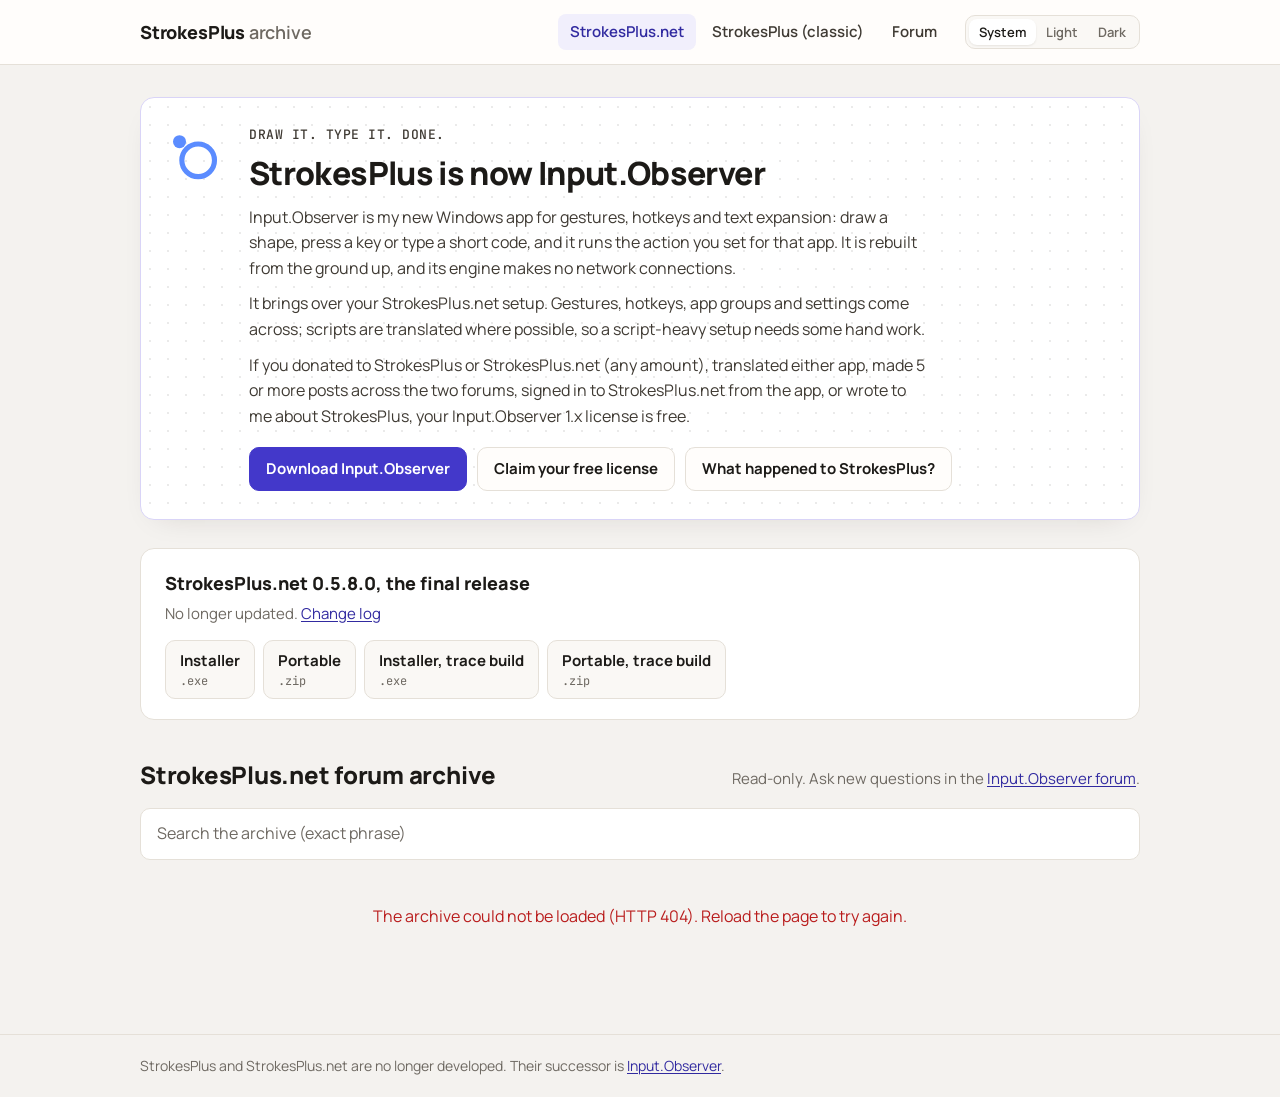
==== commit 571b3bf5: "Theme switch: System, Light or Dark, saved per browser and applied before first paint Co-Authored-By" ====
--- a/index.html
+++ b/index.html
@@ -7,6 +7,7 @@
 	<meta name="description" content="Read-only archive of the StrokesPlus.net forum and the final StrokesPlus.net download. StrokesPlus is now Input.Observer: gestures, hotkeys and text expansion for Windows.">
 	<link rel="preload" href="/assets/fonts/manrope-latin-wght-normal.woff2" as="font" type="font/woff2" crossorigin>
 	<link rel="stylesheet" href="/assets/site.css">
+	<script>try { var t = localStorage.getItem('theme'); if (t === 'light' || t === 'dark') document.documentElement.dataset.theme = t; } catch (e) {}</script>
 </head>
 <body data-json="/data.json" data-base="/">
 	<div id="waitOverlay" aria-hidden="true"><div class="spinner"></div></div>
@@ -14,11 +15,18 @@
 	<header class="site-header">
 		<div class="wrap">
 			<a class="brand" href="/">StrokesPlus <span>archive</span></a>
-			<nav class="site-nav" aria-label="Archive">
-				<a href="/" aria-current="page">StrokesPlus.net</a>
-				<a href="/cindex.html">StrokesPlus (classic)</a>
-				<a href="https://input.observer/forum">Forum</a>
-			</nav>
+			<div class="header-end">
+				<nav class="site-nav" aria-label="Archive">
+					<a href="/" aria-current="page">StrokesPlus.net</a>
+					<a href="/cindex.html">StrokesPlus (classic)</a>
+					<a href="https://input.observer/forum">Forum</a>
+				</nav>
+				<div class="theme-switch" role="group" aria-label="Theme">
+					<button type="button" data-theme-value="system">System</button>
+					<button type="button" data-theme-value="light">Light</button>
+					<button type="button" data-theme-value="dark">Dark</button>
+				</div>
+			</div>
 		</div>
 	</header>
 
@@ -64,6 +72,7 @@
 		<div class="wrap">StrokesPlus and StrokesPlus.net are no longer developed. Their successor is <a href="https://input.observer">Input.Observer</a>.</div>
 	</footer>
 
+	<script src="/assets/theme.js"></script>
 	<script src="/assets/archive.js"></script>
 </body>
 </html>
--- a/assets/site.css
+++ b/assets/site.css
@@ -47,8 +47,13 @@
   --font-mono: 'JetBrains Mono', ui-monospace, Consolas, monospace;
 }
 
+:root[data-theme='light'] { color-scheme: light; }
+:root[data-theme='dark'] { color-scheme: dark; }
+
+/* Dark tokens: the system setting unless the theme switch picked Light, or the switch picked Dark.
+   The two blocks are identical; change both. */
 @media (prefers-color-scheme: dark) {
-  :root {
+  :root:not([data-theme='light']) {
     --io-bg: #17161a;
     --io-bg-raised: #1c1b20;
     --io-surface: #1e1d22;
@@ -72,6 +77,29 @@
   }
 }
 
+:root[data-theme='dark'] {
+    --io-bg: #17161a;
+    --io-bg-raised: #1c1b20;
+    --io-surface: #1e1d22;
+    --io-surface-muted: #1c1b20;
+    --io-border: #2e2c33;
+    --io-border-subtle: #26252b;
+    --io-text: #eceae6;
+    --io-text-secondary: #cfcbc4;
+    --io-text-muted: #a8a39a;
+    --io-accent: #8b85f5;
+    --io-accent-text: #cfc9ff;
+    --io-accent-bg: #312b6b;
+    --io-accent-border: #4a4396;
+    --io-on-accent: #17161a;
+    --io-warn-bg: #5c450f;
+    --io-warn-text: #fde68a;
+    --io-danger-text: #f87171;
+    --io-trail: #4c93f5;
+    --io-grid: rgba(236, 234, 230, 0.07);
+    --io-shadow: rgba(0, 0, 0, 0.6);
+}
+
 *, *::before, *::after { box-sizing: border-box; }
 
 html { -webkit-text-size-adjust: 100%; }
@@ -130,6 +158,31 @@
 .site-nav a:hover { background: var(--io-border-subtle); color: var(--io-text); }
 
 .site-nav a[aria-current='page'] { background: var(--io-accent-bg); color: var(--io-accent-text); }
+
+.header-end { display: flex; flex-wrap: wrap; align-items: center; gap: 8px 16px; }
+
+/* Theme switch: System / Light / Dark, like the app's Appearance setting */
+.theme-switch {
+  display: inline-flex;
+  padding: 3px;
+  border: 1px solid var(--io-border);
+  border-radius: var(--io-radius);
+  background: var(--io-surface-muted);
+}
+
+.theme-switch button {
+  padding: 4px 10px;
+  border: 0;
+  border-radius: var(--io-radius-sm);
+  background: transparent;
+  color: var(--io-text-muted);
+  font: 600 0.8125rem/1.4 var(--font-body);
+  cursor: pointer;
+}
+
+.theme-switch button:hover { color: var(--io-text); }
+
+.theme-switch button[aria-pressed='true'] { background: var(--io-surface); color: var(--io-text); box-shadow: 0 1px 3px -1px var(--io-shadow); }
 
 main { padding-block: 32px 64px; }
 
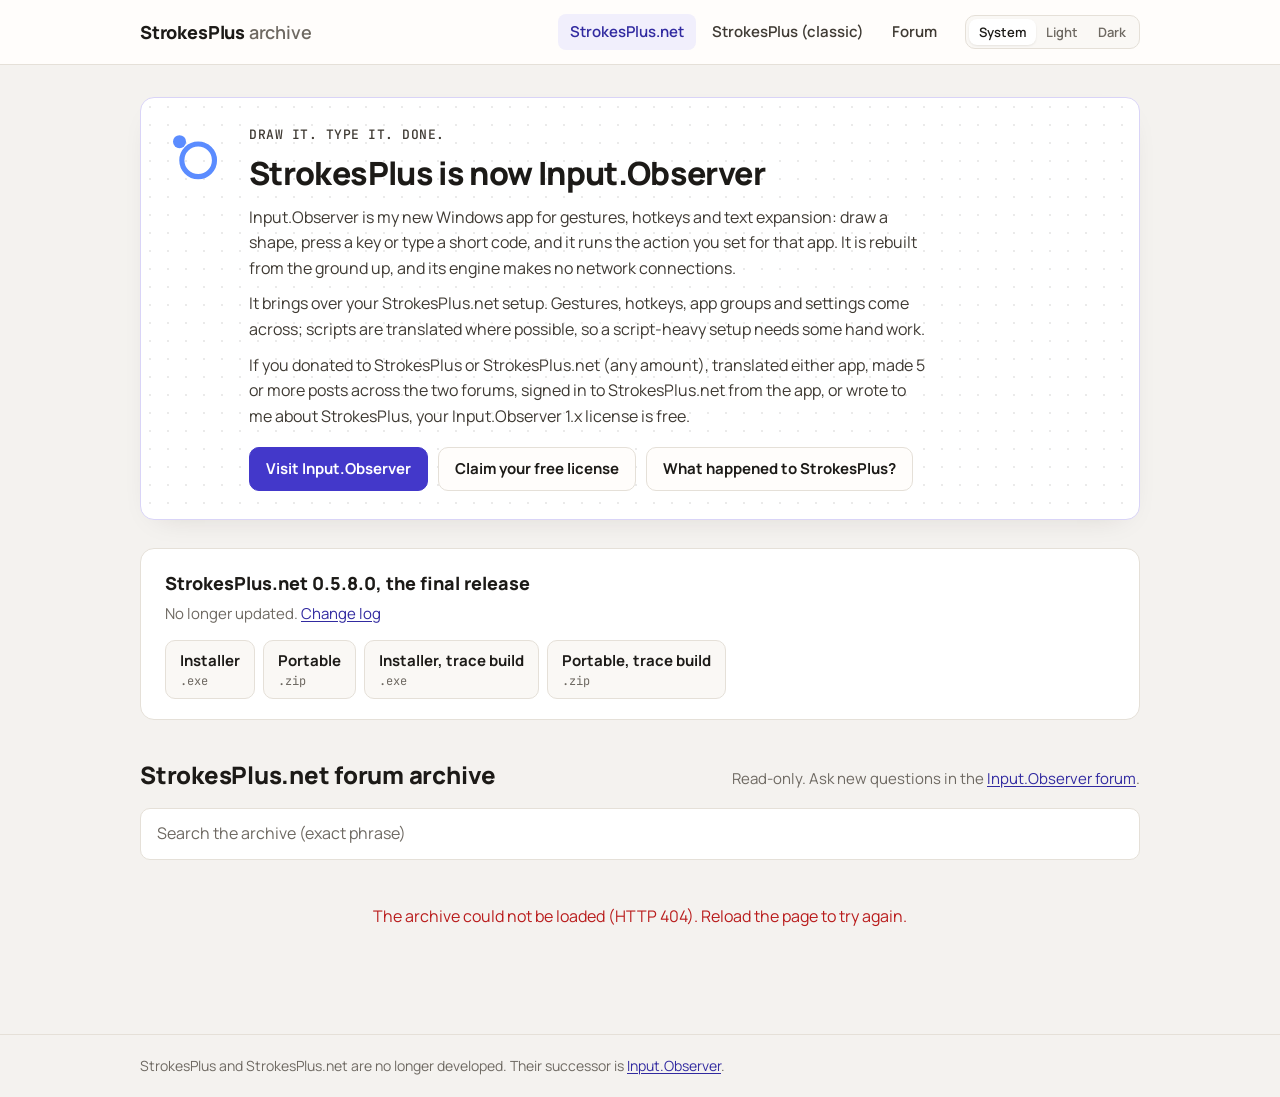
==== commit cddd6eb9: "Banner's primary button opens the Input.Observer home page instead of Download Co-Authored-By: Claud" ====
--- a/index.html
+++ b/index.html
@@ -40,7 +40,7 @@
 				<p>It brings over your StrokesPlus.net setup. Gestures, hotkeys, app groups and settings come across; scripts are translated where possible, so a script-heavy setup needs some hand work.</p>
 				<p>If you donated to StrokesPlus or StrokesPlus.net (any amount), translated either app, made 5 or more posts across the two forums, signed in to StrokesPlus.net from the app, or wrote to me about StrokesPlus, your Input.Observer 1.x license is free.</p>
 				<div class="io-actions">
-					<a class="button button-primary" href="https://input.observer/download">Download Input.Observer</a>
+					<a class="button button-primary" href="https://input.observer/">Visit Input.Observer</a>
 					<a class="button" href="https://input.observer/pricing">Claim your free license</a>
 					<a class="button" href="https://input.observer/strokesplus-story">What happened to StrokesPlus?</a>
 				</div>
